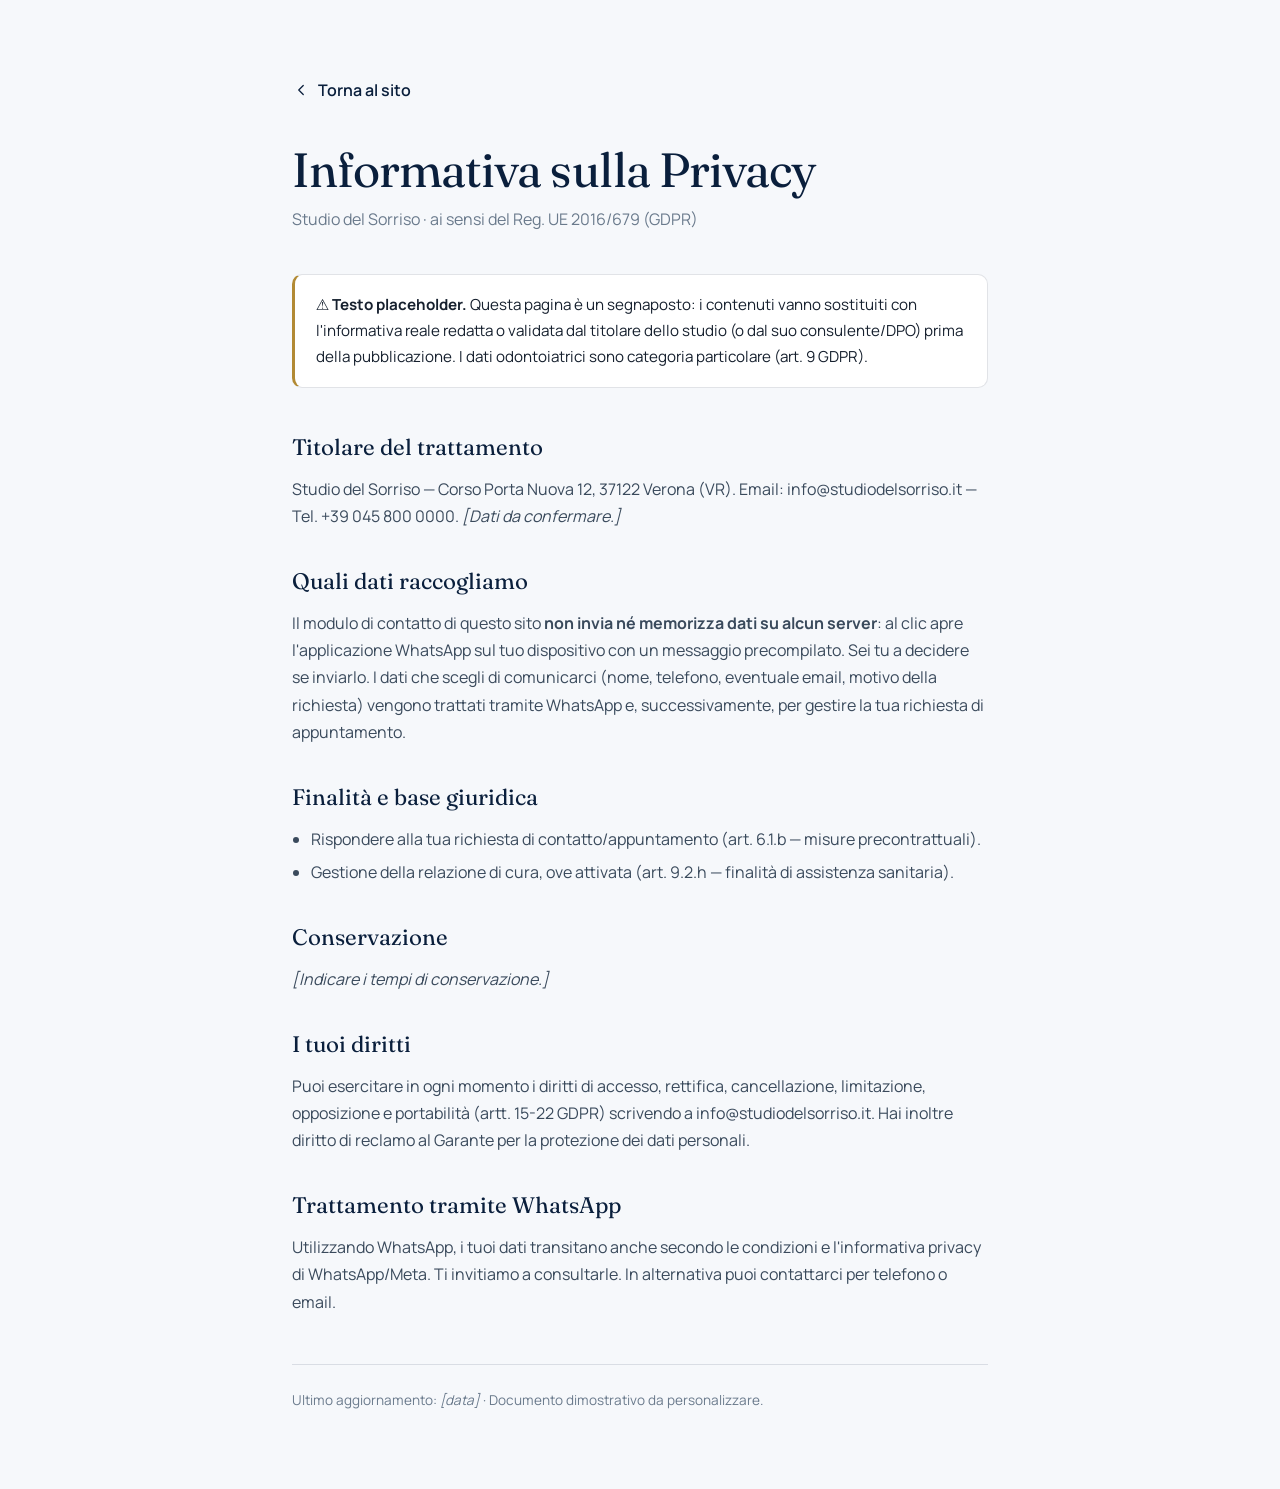
==== privacy.html @ 87093fc2 "Add files via upload" ====
<!DOCTYPE html>
<html lang="it">
<head>
<meta charset="UTF-8" />
<meta name="viewport" content="width=device-width, initial-scale=1.0" />
<meta name="robots" content="noindex" />
<title>Privacy Policy — Studio del Sorriso</title>
<link rel="preconnect" href="https://fonts.googleapis.com" />
<link rel="preconnect" href="https://fonts.gstatic.com" crossorigin />
<link href="https://fonts.googleapis.com/css2?family=Fraunces:ital,opsz,wght@0,9..144,300..600&family=Manrope:wght@400;500;600;700&display=swap" rel="stylesheet" />
<style>
  :root{ --navy:#0a1f3c; --gold:#b28a34; --ink:#16202e; --slate:#3a4a5c; --muted:#6a7a8c; --paper:#f6f8fb; --line:rgba(10,31,60,.12); }
  *{box-sizing:border-box;margin:0;padding:0}
  body{font-family:"Manrope",system-ui,sans-serif;color:var(--slate);line-height:1.7;background:var(--paper)}
  .wrap{max-width:760px;margin:0 auto;padding:clamp(2rem,6vw,5rem) clamp(1.25rem,5vw,2rem)}
  a{color:var(--gold)}
  .back{display:inline-flex;align-items:center;gap:.5rem;font-weight:600;color:var(--navy);text-decoration:none;margin-bottom:2.5rem}
  .back svg{width:18px;height:18px;fill:none;stroke:currentColor;stroke-width:1.7;stroke-linecap:round;stroke-linejoin:round}
  h1{font-family:"Fraunces",serif;font-weight:400;color:var(--navy);font-size:clamp(2rem,5vw,3rem);line-height:1.1;letter-spacing:-.02em;margin-bottom:.6rem}
  .sub{color:var(--muted);margin-bottom:2.5rem}
  .note{background:#fff;border:1px solid var(--line);border-left:3px solid var(--gold);border-radius:10px;padding:1.1rem 1.3rem;margin-bottom:2.5rem;color:var(--ink);font-size:.95rem}
  h2{font-family:"Fraunces",serif;font-weight:400;color:var(--navy);font-size:1.4rem;margin:2rem 0 .6rem}
  p{margin-bottom:1rem}
  ul{margin:0 0 1rem 1.2rem}
  li{margin-bottom:.4rem}
  footer{margin-top:3rem;padding-top:1.5rem;border-top:1px solid var(--line);font-size:.85rem;color:var(--muted)}
</style>
</head>
<body>
<div class="wrap">
  <a class="back" href="index.html">
    <svg viewBox="0 0 24 24"><path d="M15 6l-6 6 6 6"/></svg> Torna al sito
  </a>

  <h1>Informativa sulla Privacy</h1>
  <p class="sub">Studio del Sorriso · ai sensi del Reg. UE 2016/679 (GDPR)</p>

  <div class="note">
    <strong>⚠︎ Testo placeholder.</strong> Questa pagina è un segnaposto: i contenuti vanno sostituiti
    con l'informativa reale redatta o validata dal titolare dello studio (o dal suo consulente/DPO)
    prima della pubblicazione. I dati odontoiatrici sono categoria particolare (art. 9 GDPR).
  </div>

  <h2>Titolare del trattamento</h2>
  <p>Studio del Sorriso — Corso Porta Nuova 12, 37122 Verona (VR). Email: info@studiodelsorriso.it — Tel. +39 045 800 0000. <em>[Dati da confermare.]</em></p>

  <h2>Quali dati raccogliamo</h2>
  <p>Il modulo di contatto di questo sito <strong>non invia né memorizza dati su alcun server</strong>: al clic apre l'applicazione WhatsApp sul tuo dispositivo con un messaggio precompilato. Sei tu a decidere se inviarlo. I dati che scegli di comunicarci (nome, telefono, eventuale email, motivo della richiesta) vengono trattati tramite WhatsApp e, successivamente, per gestire la tua richiesta di appuntamento.</p>

  <h2>Finalità e base giuridica</h2>
  <ul>
    <li>Rispondere alla tua richiesta di contatto/appuntamento (art. 6.1.b — misure precontrattuali).</li>
    <li>Gestione della relazione di cura, ove attivata (art. 9.2.h — finalità di assistenza sanitaria).</li>
  </ul>

  <h2>Conservazione</h2>
  <p><em>[Indicare i tempi di conservazione.]</em></p>

  <h2>I tuoi diritti</h2>
  <p>Puoi esercitare in ogni momento i diritti di accesso, rettifica, cancellazione, limitazione, opposizione e portabilità (artt. 15-22 GDPR) scrivendo a info@studiodelsorriso.it. Hai inoltre diritto di reclamo al Garante per la protezione dei dati personali.</p>

  <h2>Trattamento tramite WhatsApp</h2>
  <p>Utilizzando WhatsApp, i tuoi dati transitano anche secondo le condizioni e l'informativa privacy di WhatsApp/Meta. Ti invitiamo a consultarle. In alternativa puoi contattarci per telefono o email.</p>

  <footer>
    Ultimo aggiornamento: <em>[data]</em> · Documento dimostrativo da personalizzare.
  </footer>
</div>
</body>
</html>
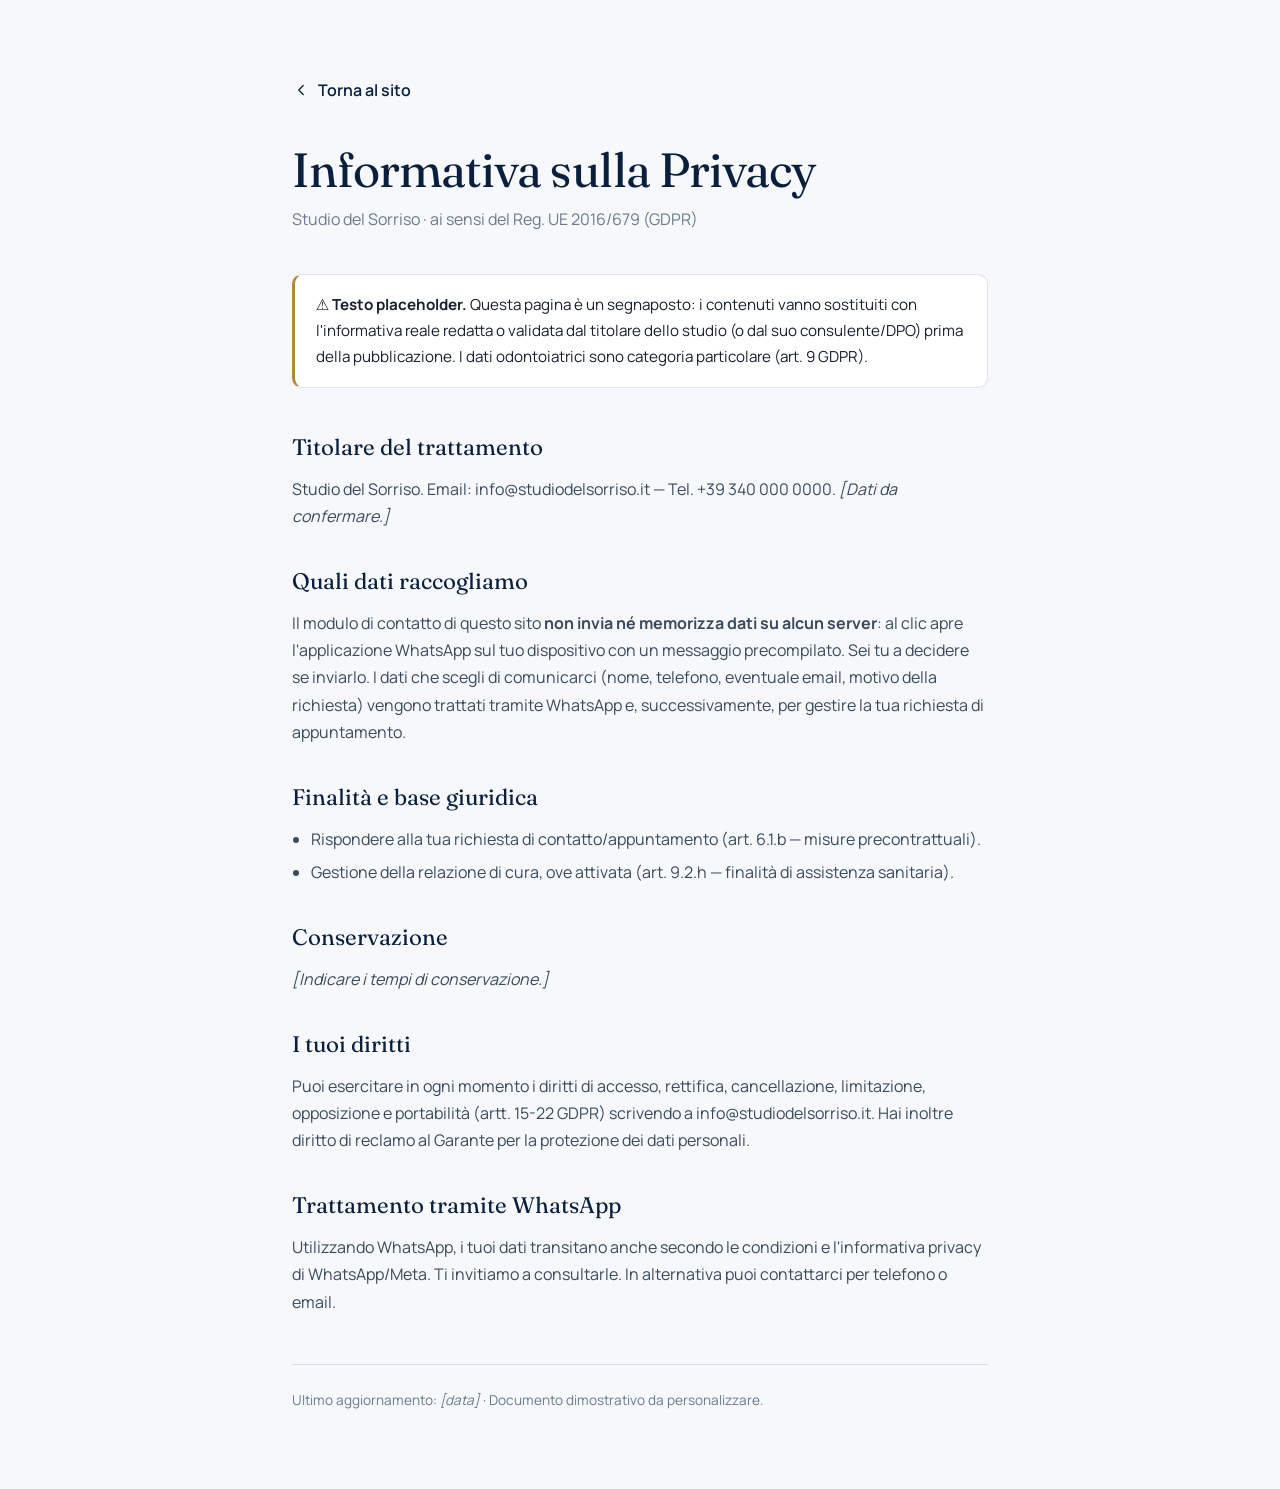
==== commit 3991cac2: "Sito demo neutro e layout riproporzionato - Rimossi citta, indirizzo, mappa e prefisso 045 (anche da" ====
--- a/privacy.html
+++ b/privacy.html
@@ -42,7 +42,7 @@
   </div>
 
   <h2>Titolare del trattamento</h2>
-  <p>Studio del Sorriso — Corso Porta Nuova 12, 37122 Verona (VR). Email: info@studiodelsorriso.it — Tel. +39 045 800 0000. <em>[Dati da confermare.]</em></p>
+  <p>Studio del Sorriso. Email: info@studiodelsorriso.it — Tel. +39 340 000 0000. <em>[Dati da confermare.]</em></p>
 
   <h2>Quali dati raccogliamo</h2>
   <p>Il modulo di contatto di questo sito <strong>non invia né memorizza dati su alcun server</strong>: al clic apre l'applicazione WhatsApp sul tuo dispositivo con un messaggio precompilato. Sei tu a decidere se inviarlo. I dati che scegli di comunicarci (nome, telefono, eventuale email, motivo della richiesta) vengono trattati tramite WhatsApp e, successivamente, per gestire la tua richiesta di appuntamento.</p>
